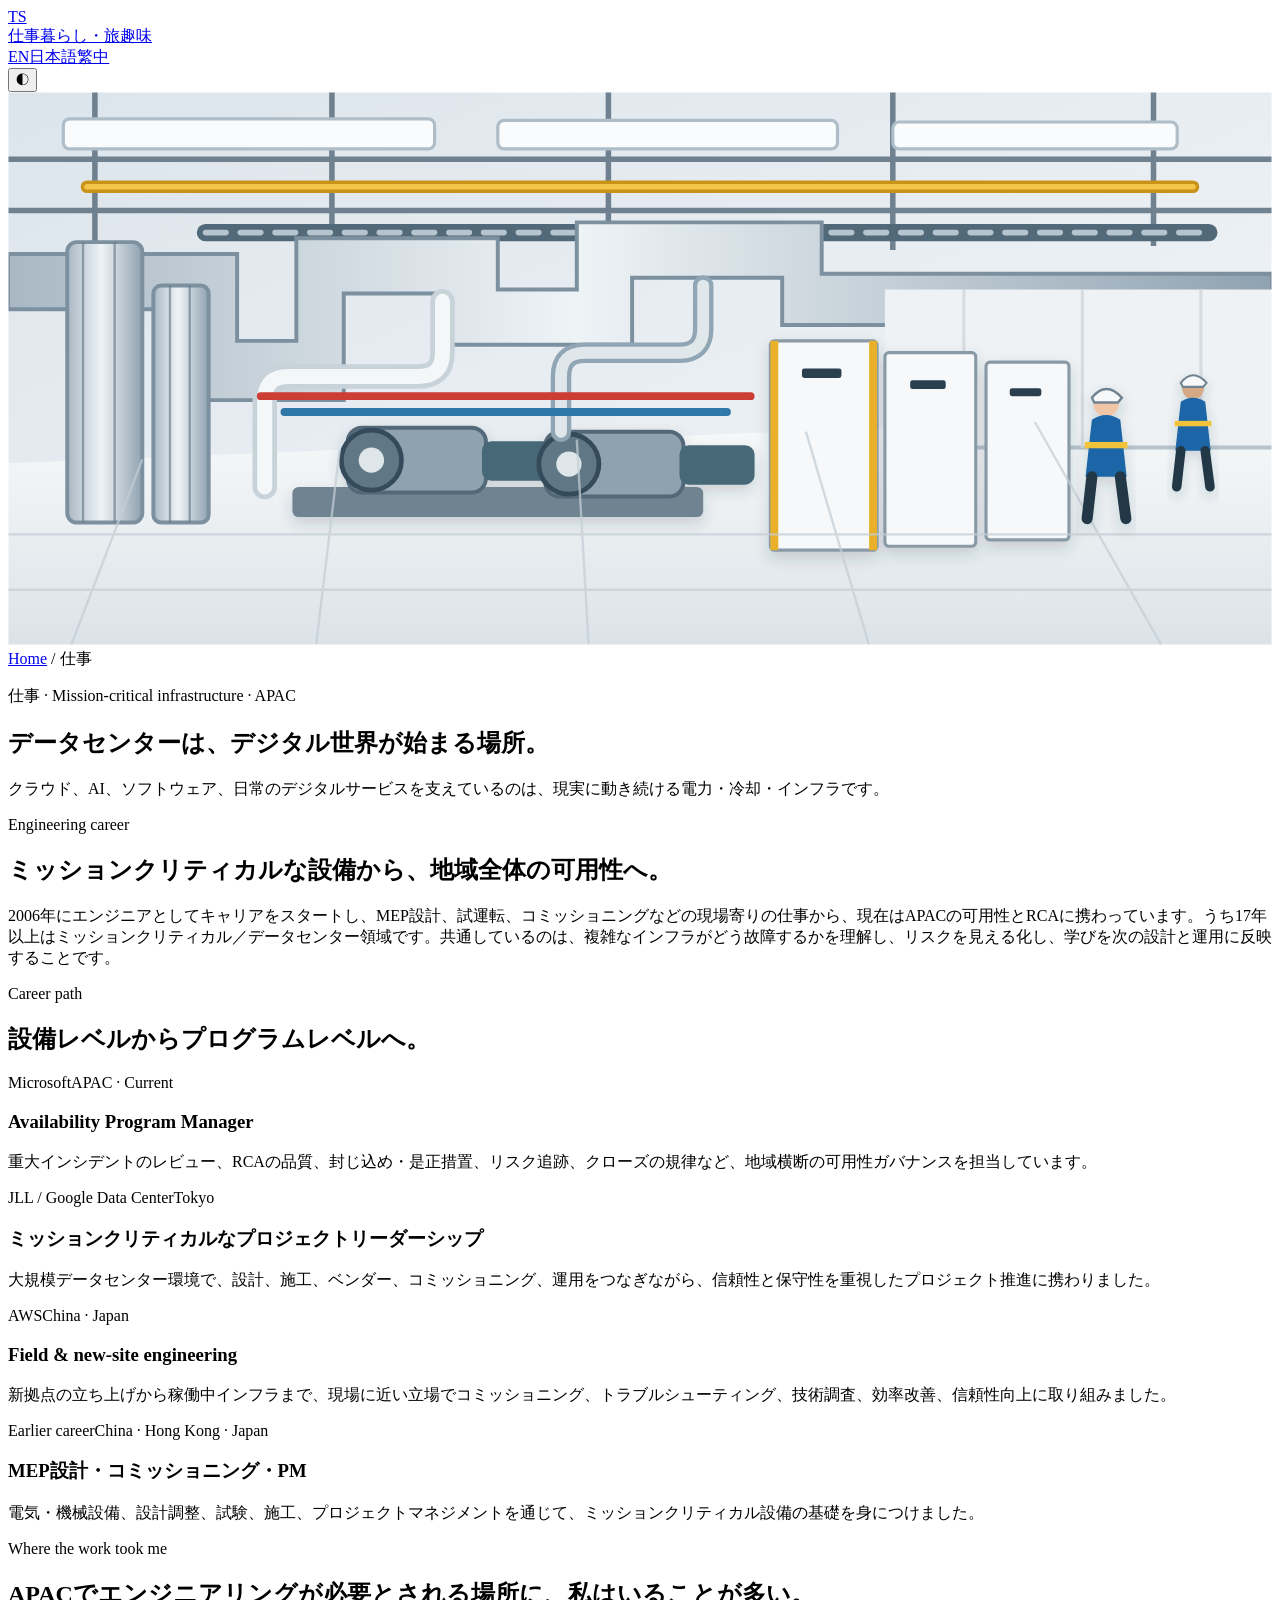
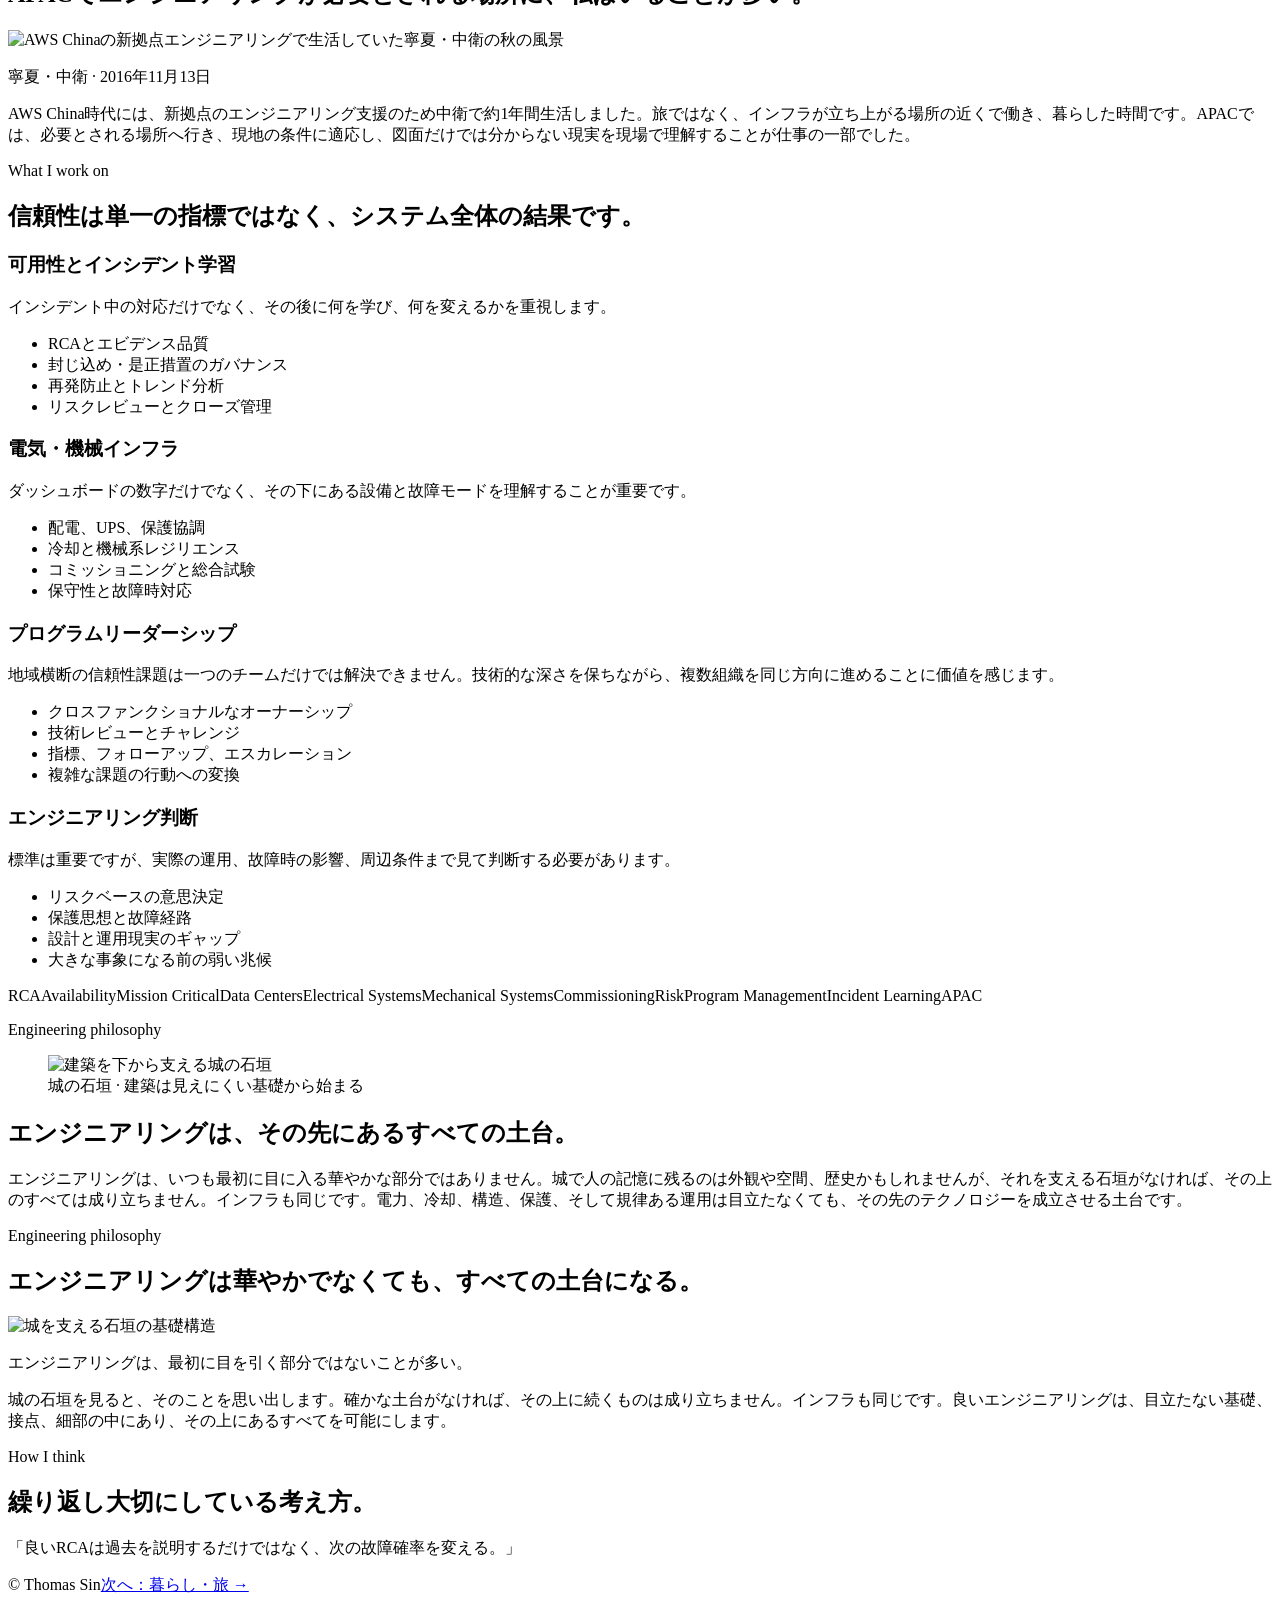
==== ja/work.html @ 5a242810 "Make Work hero reliable with vector artwork" ====
<!doctype html><html lang="ja"><head><meta charset="utf-8"><meta name="viewport" content="width=device-width,initial-scale=1"><meta name="description" content="Thomas Sin — APACの可用性、RCA、データセンター、エンジニアリングリーダーシップ。"><title>仕事 | Thomas Sin</title><link rel="stylesheet" href="../styles.css"></head><body>
<header><a class="brand" href="./">TS</a><nav><a href="work.html">仕事</a><a href="life.html">暮らし・旅</a><a href="interests.html">趣味</a></nav><div class="header-actions"><div class="languages"><a href="../work.html">EN</a><a class="active" href="work.html">日本語</a><a href="../zh/work.html">繁中</a></div><button id="theme">◐</button></div></header>
<main><section class="work-hero"><div class="work-hero-inner"><img src="../assets/work-dc-hero.svg?v=20260928-svg1" alt="データセンターの機械・設備インフラを表現したイラスト" loading="eager"><div class="work-hero-copy"><div class="breadcrumbs"><a href="./">Home</a> / 仕事</div><p class="soul-kicker">仕事 · Mission-critical infrastructure · APAC</p><h1>データセンターは、デジタル世界が始まる場所。</h1><p>クラウド、AI、ソフトウェア、日常のデジタルサービスを支えているのは、現実に動き続ける電力・冷却・インフラです。</p></div></div></section><section class="page-section work-overview"><p class="kicker">Engineering career</p><h2>ミッションクリティカルな設備から、地域全体の可用性へ。</h2><p class="page-lead">2006年にエンジニアとしてキャリアをスタートし、MEP設計、試運転、コミッショニングなどの現場寄りの仕事から、現在はAPACの可用性とRCAに携わっています。うち17年以上はミッションクリティカル／データセンター領域です。共通しているのは、複雑なインフラがどう故障するかを理解し、リスクを見える化し、学びを次の設計と運用に反映することです。</p></section>
<section class="page-section"><p class="kicker">Career path</p><h2>設備レベルからプログラムレベルへ。</h2><div class="timeline">
<article><div class="meta"><span>Microsoft</span><span>APAC · Current</span></div><h3>Availability Program Manager</h3><p>重大インシデントのレビュー、RCAの品質、封じ込め・是正措置、リスク追跡、クローズの規律など、地域横断の可用性ガバナンスを担当しています。</p></article>
<article><div class="meta"><span>JLL / Google Data Center</span><span>Tokyo</span></div><h3>ミッションクリティカルなプロジェクトリーダーシップ</h3><p>大規模データセンター環境で、設計、施工、ベンダー、コミッショニング、運用をつなぎながら、信頼性と保守性を重視したプロジェクト推進に携わりました。</p></article>
<article><div class="meta"><span>AWS</span><span>China · Japan</span></div><h3>Field & new-site engineering</h3><p>新拠点の立ち上げから稼働中インフラまで、現場に近い立場でコミッショニング、トラブルシューティング、技術調査、効率改善、信頼性向上に取り組みました。</p></article>
<article><div class="meta"><span>Earlier career</span><span>China · Hong Kong · Japan</span></div><h3>MEP設計・コミッショニング・PM</h3><p>電気・機械設備、設計調整、試験、施工、プロジェクトマネジメントを通じて、ミッションクリティカル設備の基礎を身につけました。</p></article>
</div></section>
<section class="page-section field-story-section"><p class="kicker">Where the work took me</p><h2>APACでエンジニアリングが必要とされる場所に、私はいることが多い。</h2><div class="field-story"><img src="../assets/zhongwei-aws-2016-11-13.webp?v=20260926-3" alt="AWS Chinaの新拠点エンジニアリングで生活していた寧夏・中衛の秋の風景" loading="lazy"><div class="field-story-copy"><p class="field-story-meta">寧夏・中衛 · 2016年11月13日</p><p>AWS China時代には、新拠点のエンジニアリング支援のため中衛で約1年間生活しました。旅ではなく、インフラが立ち上がる場所の近くで働き、暮らした時間です。APACでは、必要とされる場所へ行き、現地の条件に適応し、図面だけでは分からない現実を現場で理解することが仕事の一部でした。</p></div></div></section>
<section class="page-section"><p class="kicker">What I work on</p><h2>信頼性は単一の指標ではなく、システム全体の結果です。</h2><div class="detail-grid">
<article class="detail-card"><h3>可用性とインシデント学習</h3><p>インシデント中の対応だけでなく、その後に何を学び、何を変えるかを重視します。</p><ul><li>RCAとエビデンス品質</li><li>封じ込め・是正措置のガバナンス</li><li>再発防止とトレンド分析</li><li>リスクレビューとクローズ管理</li></ul></article>
<article class="detail-card"><h3>電気・機械インフラ</h3><p>ダッシュボードの数字だけでなく、その下にある設備と故障モードを理解することが重要です。</p><ul><li>配電、UPS、保護協調</li><li>冷却と機械系レジリエンス</li><li>コミッショニングと総合試験</li><li>保守性と故障時対応</li></ul></article>
<article class="detail-card"><h3>プログラムリーダーシップ</h3><p>地域横断の信頼性課題は一つのチームだけでは解決できません。技術的な深さを保ちながら、複数組織を同じ方向に進めることに価値を感じます。</p><ul><li>クロスファンクショナルなオーナーシップ</li><li>技術レビューとチャレンジ</li><li>指標、フォローアップ、エスカレーション</li><li>複雑な課題の行動への変換</li></ul></article>
<article class="detail-card"><h3>エンジニアリング判断</h3><p>標準は重要ですが、実際の運用、故障時の影響、周辺条件まで見て判断する必要があります。</p><ul><li>リスクベースの意思決定</li><li>保護思想と故障経路</li><li>設計と運用現実のギャップ</li><li>大きな事象になる前の弱い兆候</li></ul></article>
</div><div class="skill-cloud"><span>RCA</span><span>Availability</span><span>Mission Critical</span><span>Data Centers</span><span>Electrical Systems</span><span>Mechanical Systems</span><span>Commissioning</span><span>Risk</span><span>Program Management</span><span>Incident Learning</span><span>APAC</span></div></section>
<section class="page-section foundation-section"><p class="kicker">Engineering philosophy</p><div class="foundation-story"><figure><img src="../assets/engineering-foundation-stonework.jpg?v=20260926" alt="建築を下から支える城の石垣" loading="lazy"><figcaption>城の石垣 · 建築は見えにくい基礎から始まる</figcaption></figure><div class="foundation-copy"><h2>エンジニアリングは、その先にあるすべての土台。</h2><p>エンジニアリングは、いつも最初に目に入る華やかな部分ではありません。城で人の記憶に残るのは外観や空間、歴史かもしれませんが、それを支える石垣がなければ、その上のすべては成り立ちません。インフラも同じです。電力、冷却、構造、保護、そして規律ある運用は目立たなくても、その先のテクノロジーを成立させる土台です。</p></div></div></section><section class="page-section foundation-section"><p class="kicker">Engineering philosophy</p><h2>エンジニアリングは華やかでなくても、すべての土台になる。</h2><div class="foundation-story"><img src="../assets/castle-foundation-engineering.webp?v=20260926" alt="城を支える石垣の基礎構造" loading="lazy"><div class="foundation-copy"><p class="foundation-lead">エンジニアリングは、最初に目を引く部分ではないことが多い。</p><p>城の石垣を見ると、そのことを思い出します。確かな土台がなければ、その上に続くものは成り立ちません。インフラも同じです。良いエンジニアリングは、目立たない基礎、接点、細部の中にあり、その上にあるすべてを可能にします。</p></div></div></section><section class="page-section"><p class="kicker">How I think</p><h2>繰り返し大切にしている考え方。</h2><p class="quote">「良いRCAは過去を説明するだけではなく、次の故障確率を変える。」</p></section>
</main><footer><span>© <span id="year"></span> Thomas Sin</span><a href="life.html">次へ：暮らし・旅 →</a></footer><script src="../script.js"></script></body></html>
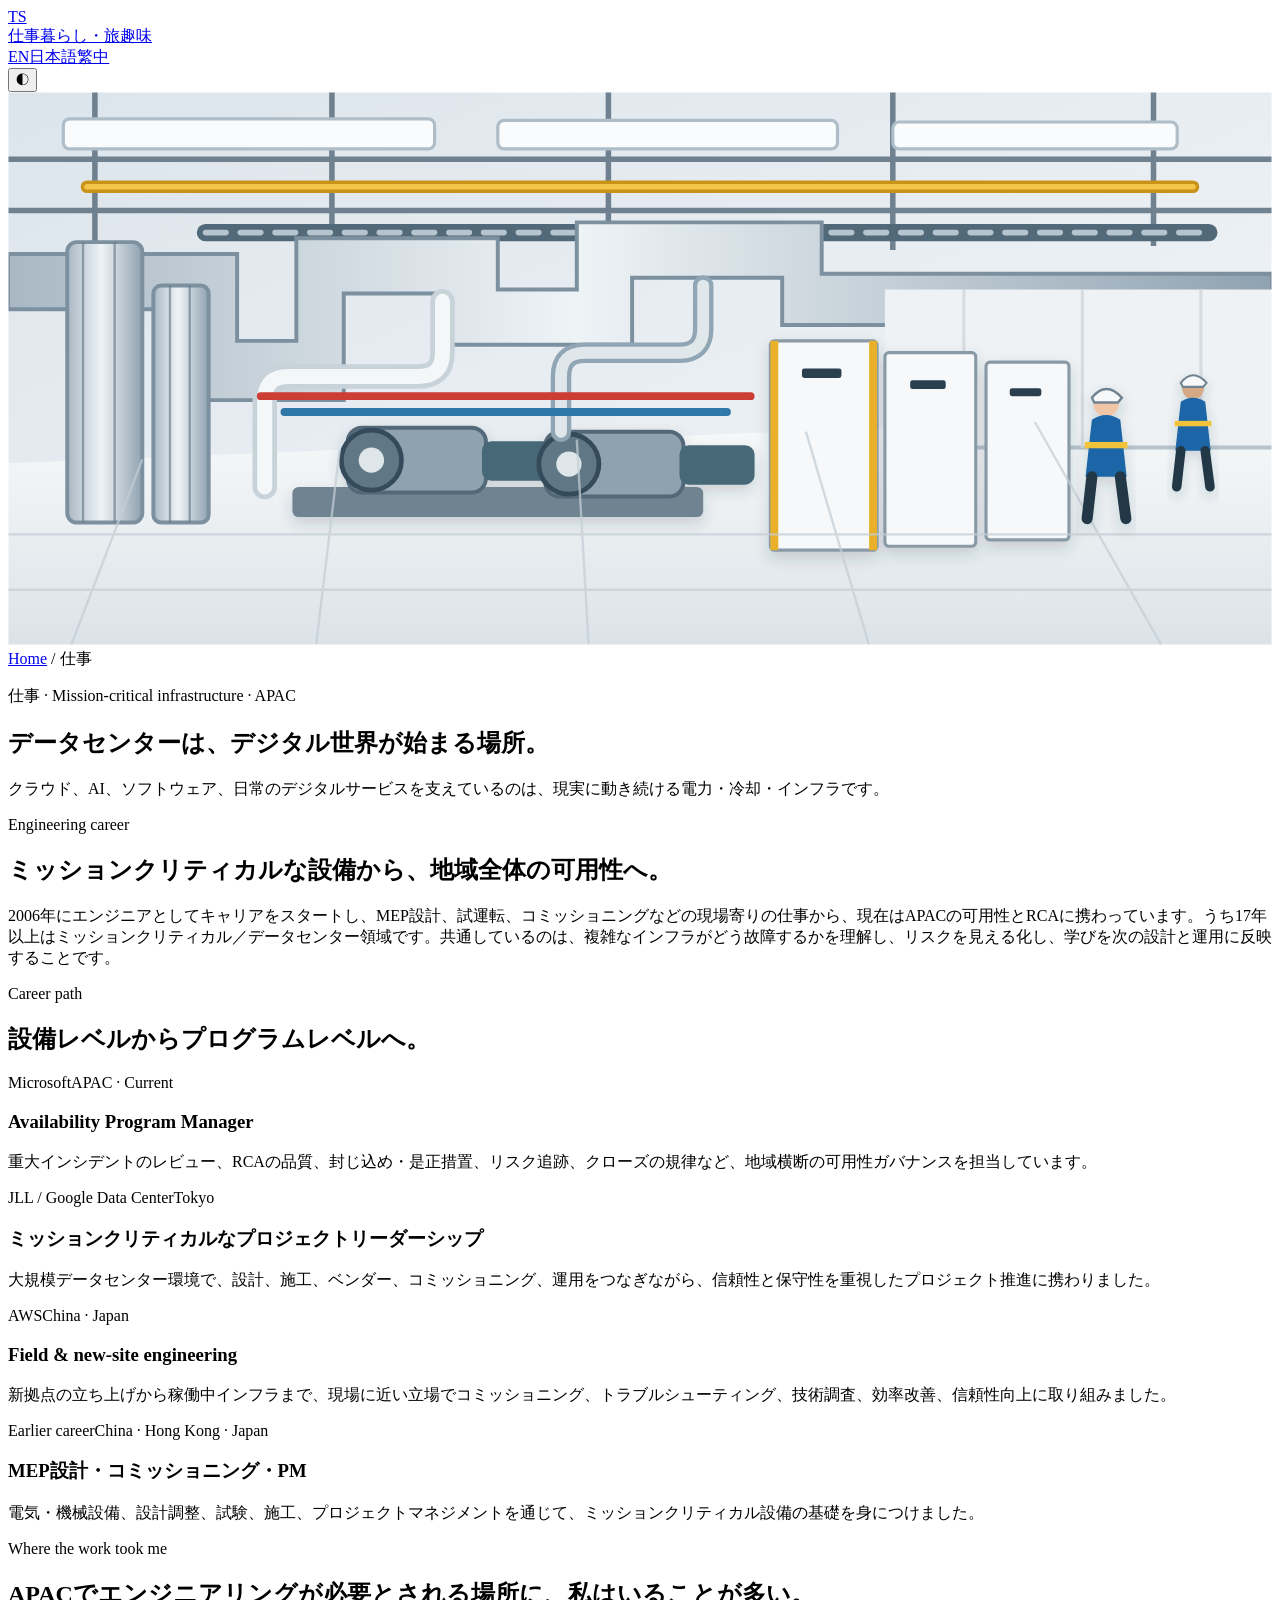
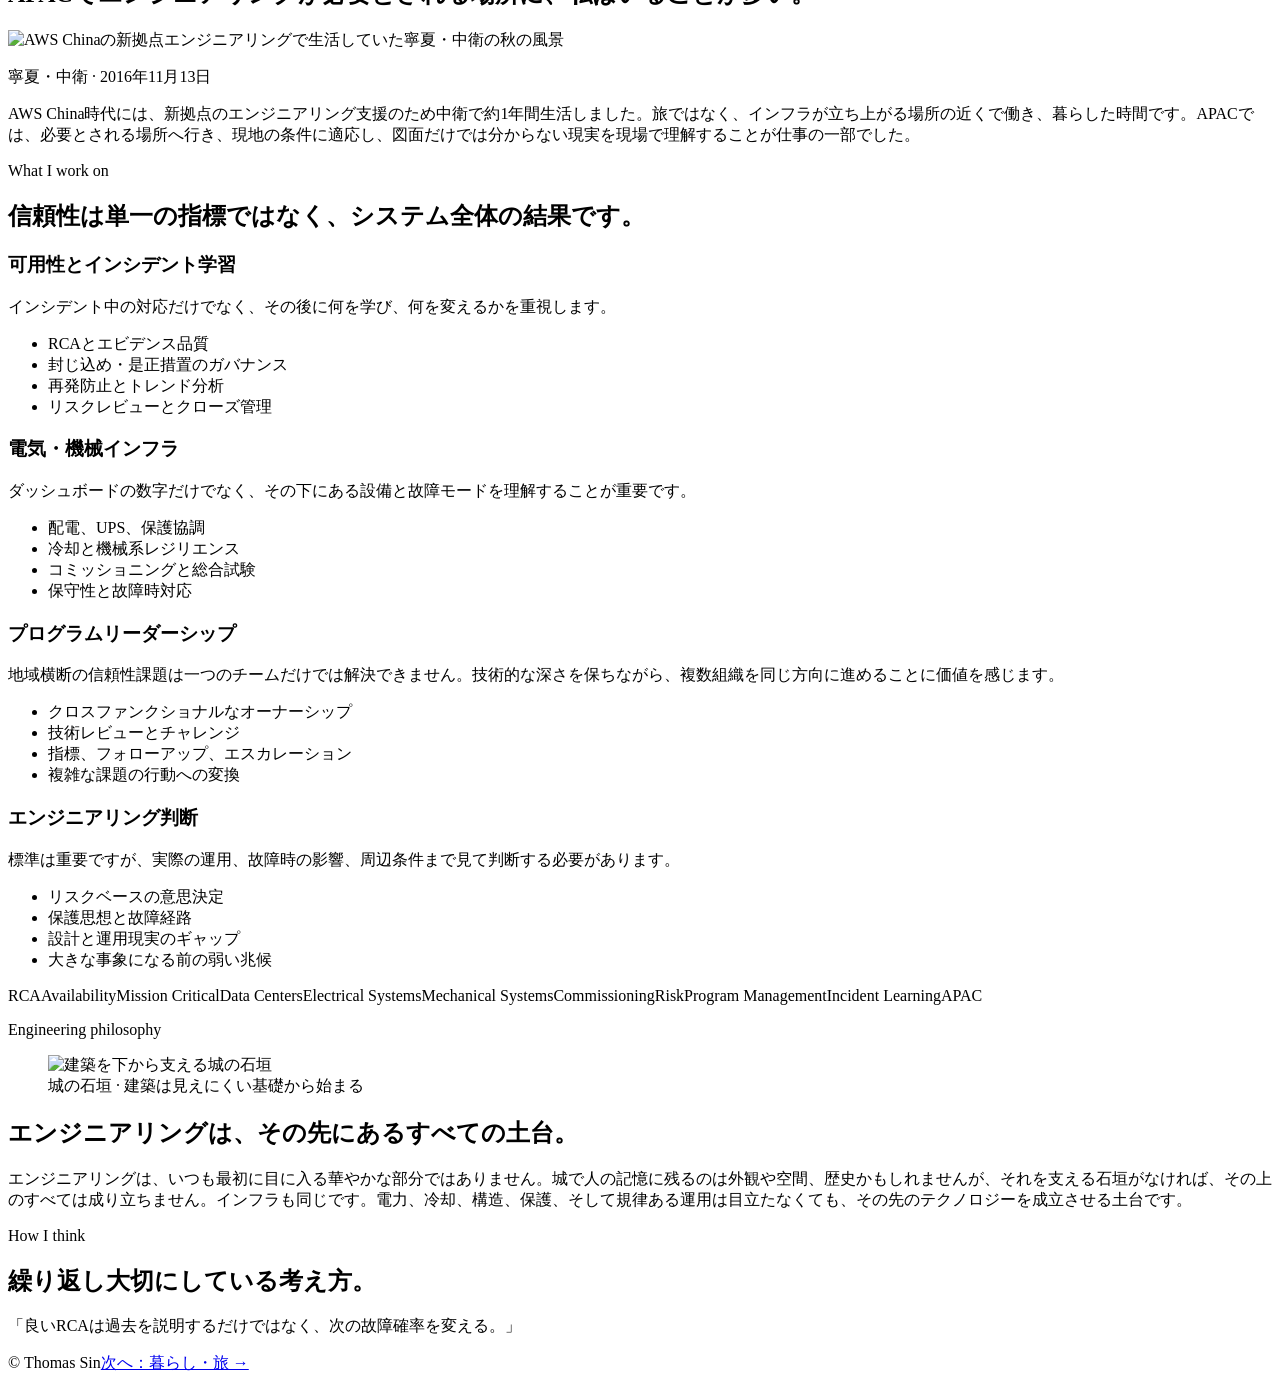
==== commit 8e855967: "Fix castle foundation image on ja/work.html" ====
--- a/ja/work.html
+++ b/ja/work.html
@@ -14,5 +14,5 @@
 <article class="detail-card"><h3>プログラムリーダーシップ</h3><p>地域横断の信頼性課題は一つのチームだけでは解決できません。技術的な深さを保ちながら、複数組織を同じ方向に進めることに価値を感じます。</p><ul><li>クロスファンクショナルなオーナーシップ</li><li>技術レビューとチャレンジ</li><li>指標、フォローアップ、エスカレーション</li><li>複雑な課題の行動への変換</li></ul></article>
 <article class="detail-card"><h3>エンジニアリング判断</h3><p>標準は重要ですが、実際の運用、故障時の影響、周辺条件まで見て判断する必要があります。</p><ul><li>リスクベースの意思決定</li><li>保護思想と故障経路</li><li>設計と運用現実のギャップ</li><li>大きな事象になる前の弱い兆候</li></ul></article>
 </div><div class="skill-cloud"><span>RCA</span><span>Availability</span><span>Mission Critical</span><span>Data Centers</span><span>Electrical Systems</span><span>Mechanical Systems</span><span>Commissioning</span><span>Risk</span><span>Program Management</span><span>Incident Learning</span><span>APAC</span></div></section>
-<section class="page-section foundation-section"><p class="kicker">Engineering philosophy</p><div class="foundation-story"><figure><img src="../assets/engineering-foundation-stonework.jpg?v=20260926" alt="建築を下から支える城の石垣" loading="lazy"><figcaption>城の石垣 · 建築は見えにくい基礎から始まる</figcaption></figure><div class="foundation-copy"><h2>エンジニアリングは、その先にあるすべての土台。</h2><p>エンジニアリングは、いつも最初に目に入る華やかな部分ではありません。城で人の記憶に残るのは外観や空間、歴史かもしれませんが、それを支える石垣がなければ、その上のすべては成り立ちません。インフラも同じです。電力、冷却、構造、保護、そして規律ある運用は目立たなくても、その先のテクノロジーを成立させる土台です。</p></div></div></section><section class="page-section foundation-section"><p class="kicker">Engineering philosophy</p><h2>エンジニアリングは華やかでなくても、すべての土台になる。</h2><div class="foundation-story"><img src="../assets/castle-foundation-engineering.webp?v=20260926" alt="城を支える石垣の基礎構造" loading="lazy"><div class="foundation-copy"><p class="foundation-lead">エンジニアリングは、最初に目を引く部分ではないことが多い。</p><p>城の石垣を見ると、そのことを思い出します。確かな土台がなければ、その上に続くものは成り立ちません。インフラも同じです。良いエンジニアリングは、目立たない基礎、接点、細部の中にあり、その上にあるすべてを可能にします。</p></div></div></section><section class="page-section"><p class="kicker">How I think</p><h2>繰り返し大切にしている考え方。</h2><p class="quote">「良いRCAは過去を説明するだけではなく、次の故障確率を変える。」</p></section>
+<section class="page-section foundation-section"><p class="kicker">Engineering philosophy</p><div class="foundation-story"><figure><img src="../assets/castle-foundation-engineering.webp?v=20260928-foundation1" alt="建築を下から支える城の石垣" loading="lazy"><figcaption>城の石垣 · 建築は見えにくい基礎から始まる</figcaption></figure><div class="foundation-copy"><h2>エンジニアリングは、その先にあるすべての土台。</h2><p>エンジニアリングは、いつも最初に目に入る華やかな部分ではありません。城で人の記憶に残るのは外観や空間、歴史かもしれませんが、それを支える石垣がなければ、その上のすべては成り立ちません。インフラも同じです。電力、冷却、構造、保護、そして規律ある運用は目立たなくても、その先のテクノロジーを成立させる土台です。</p></div></div></section><section class="page-section"><p class="kicker">How I think</p><h2>繰り返し大切にしている考え方。</h2><p class="quote">「良いRCAは過去を説明するだけではなく、次の故障確率を変える。」</p></section>
 </main><footer><span>© <span id="year"></span> Thomas Sin</span><a href="life.html">次へ：暮らし・旅 →</a></footer><script src="../script.js"></script></body></html>
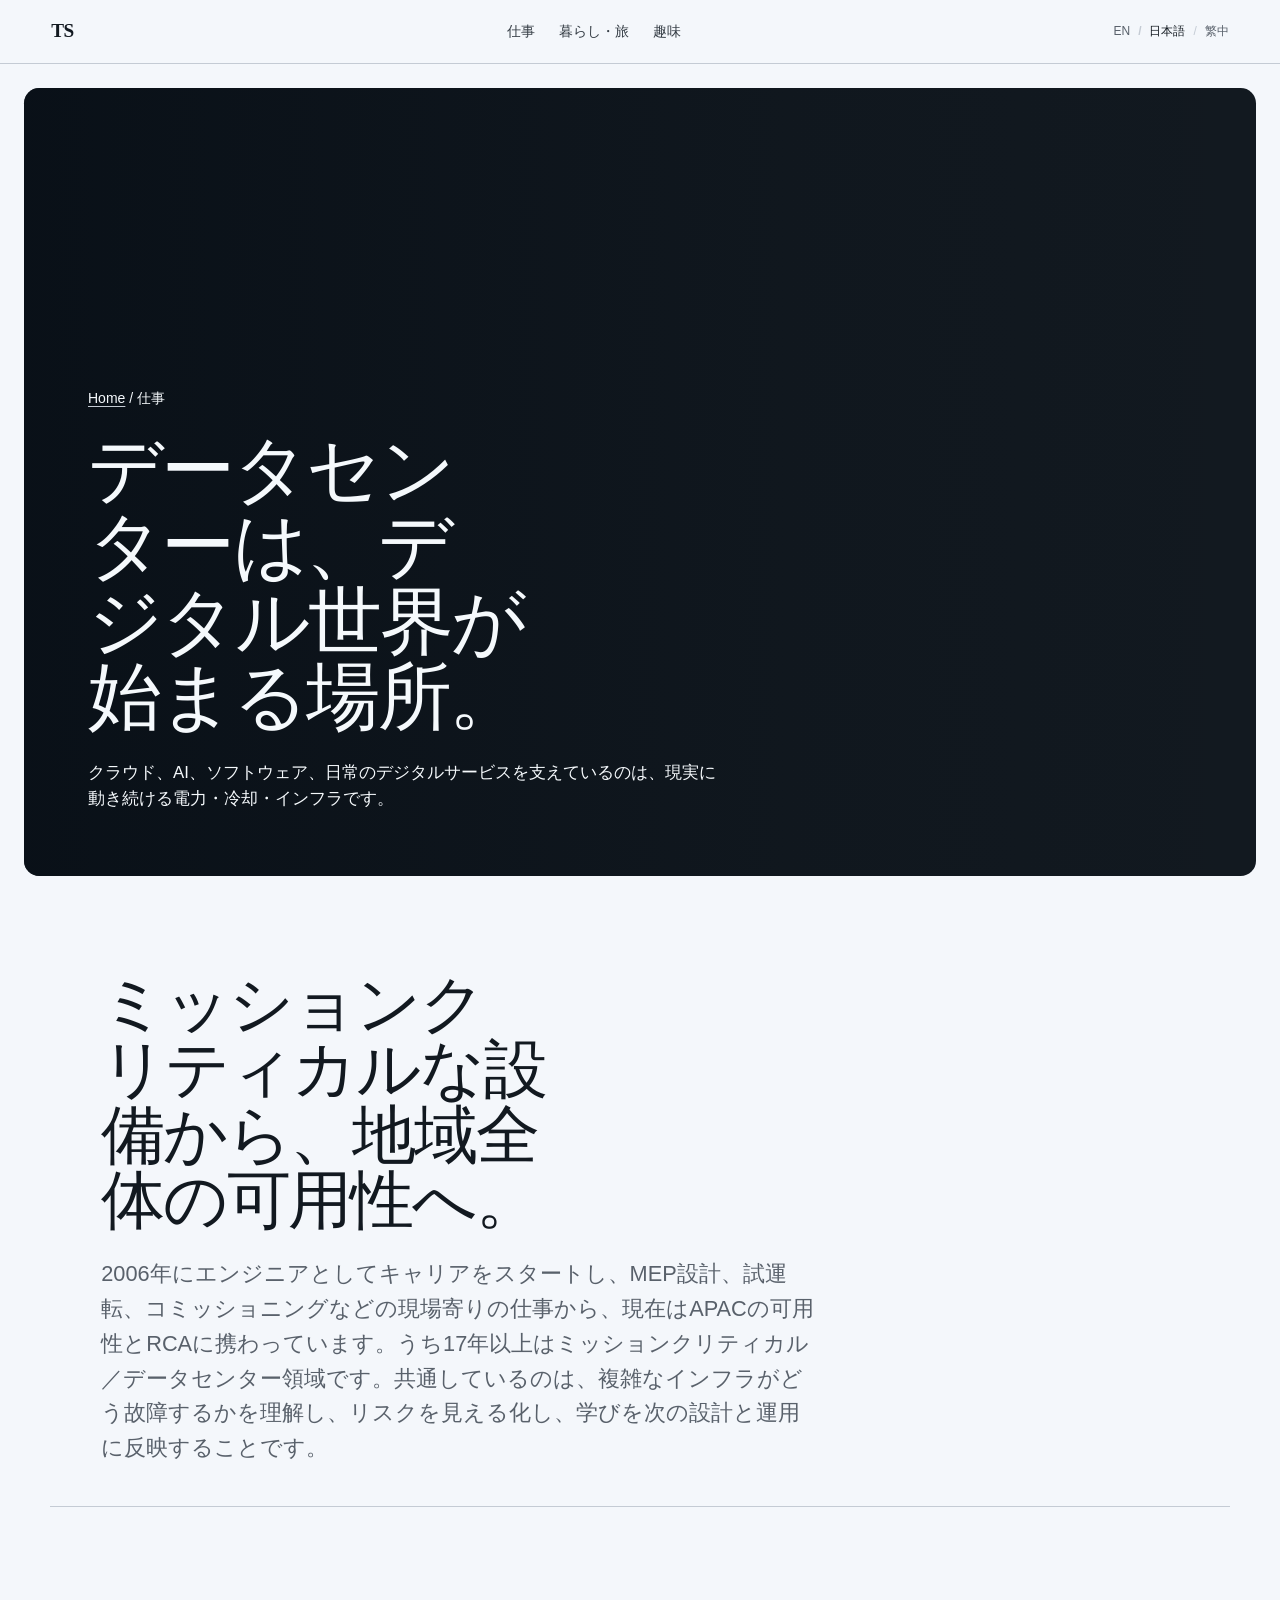
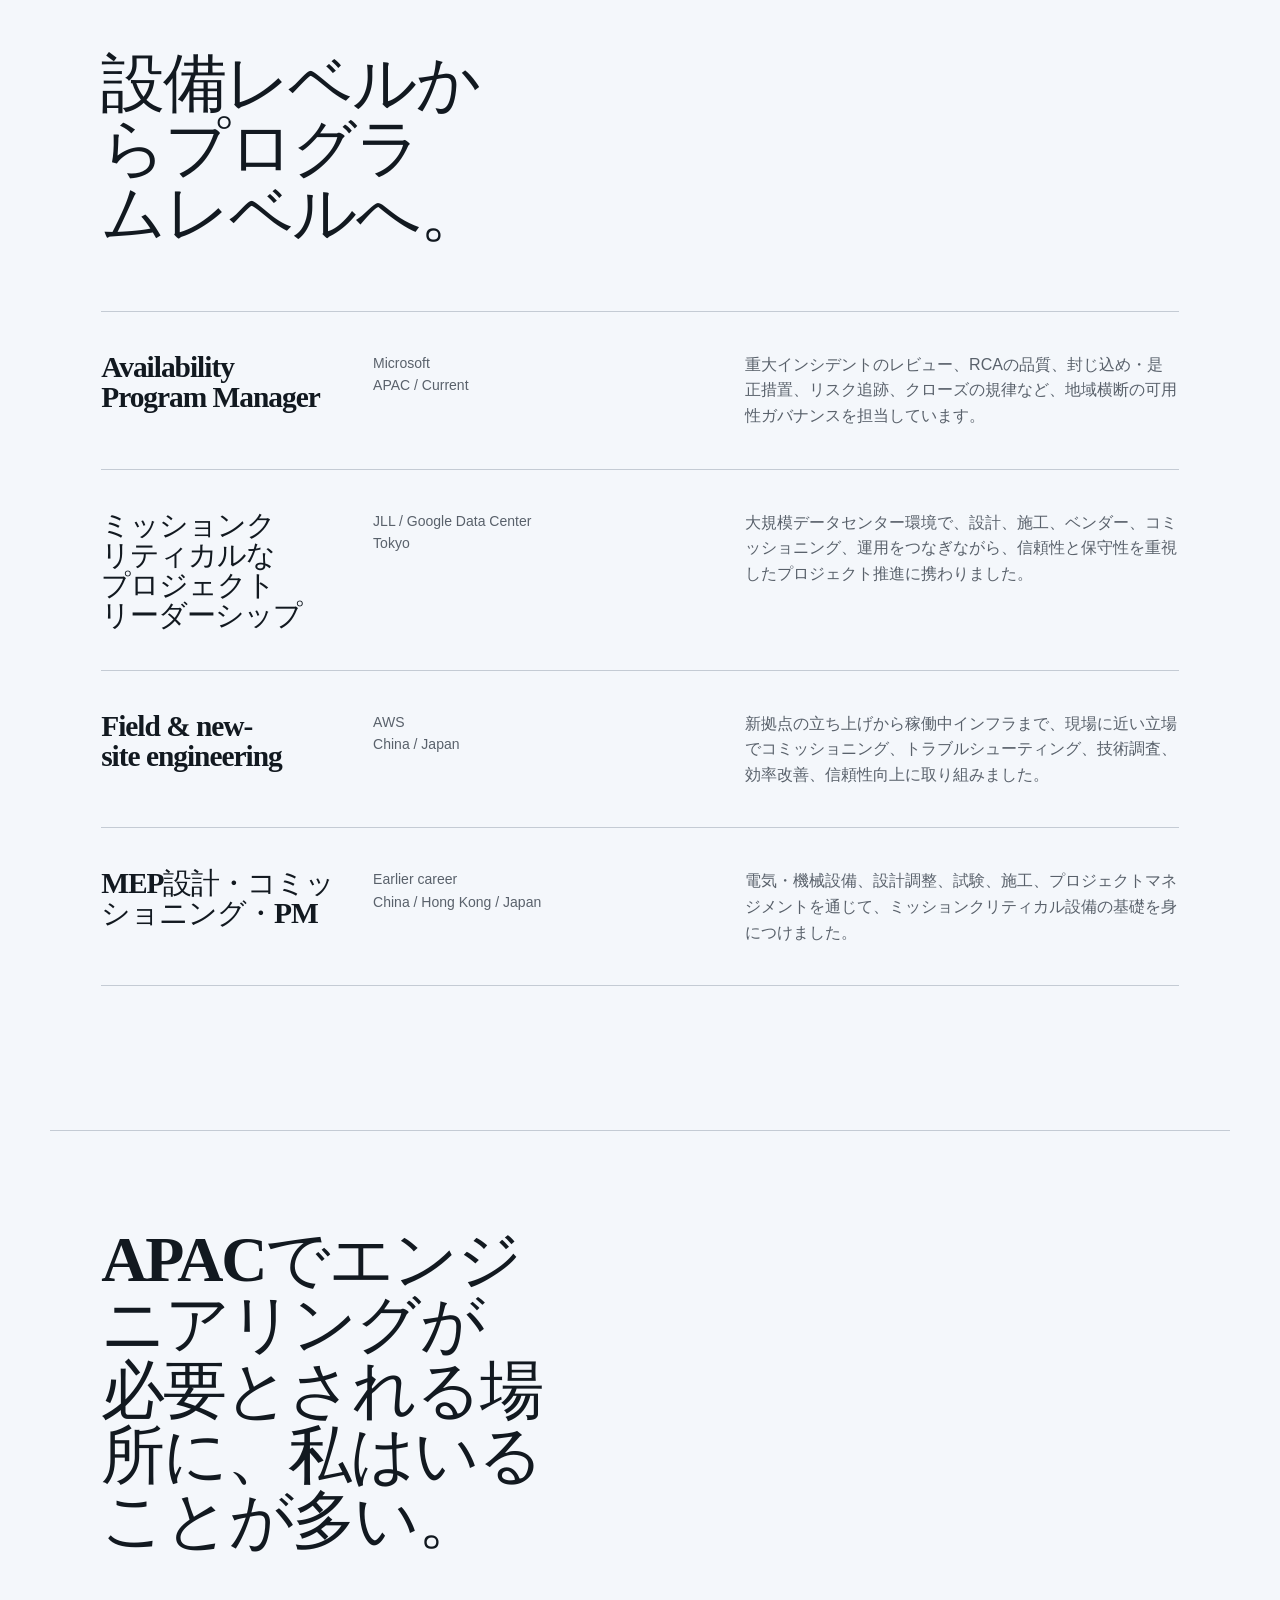
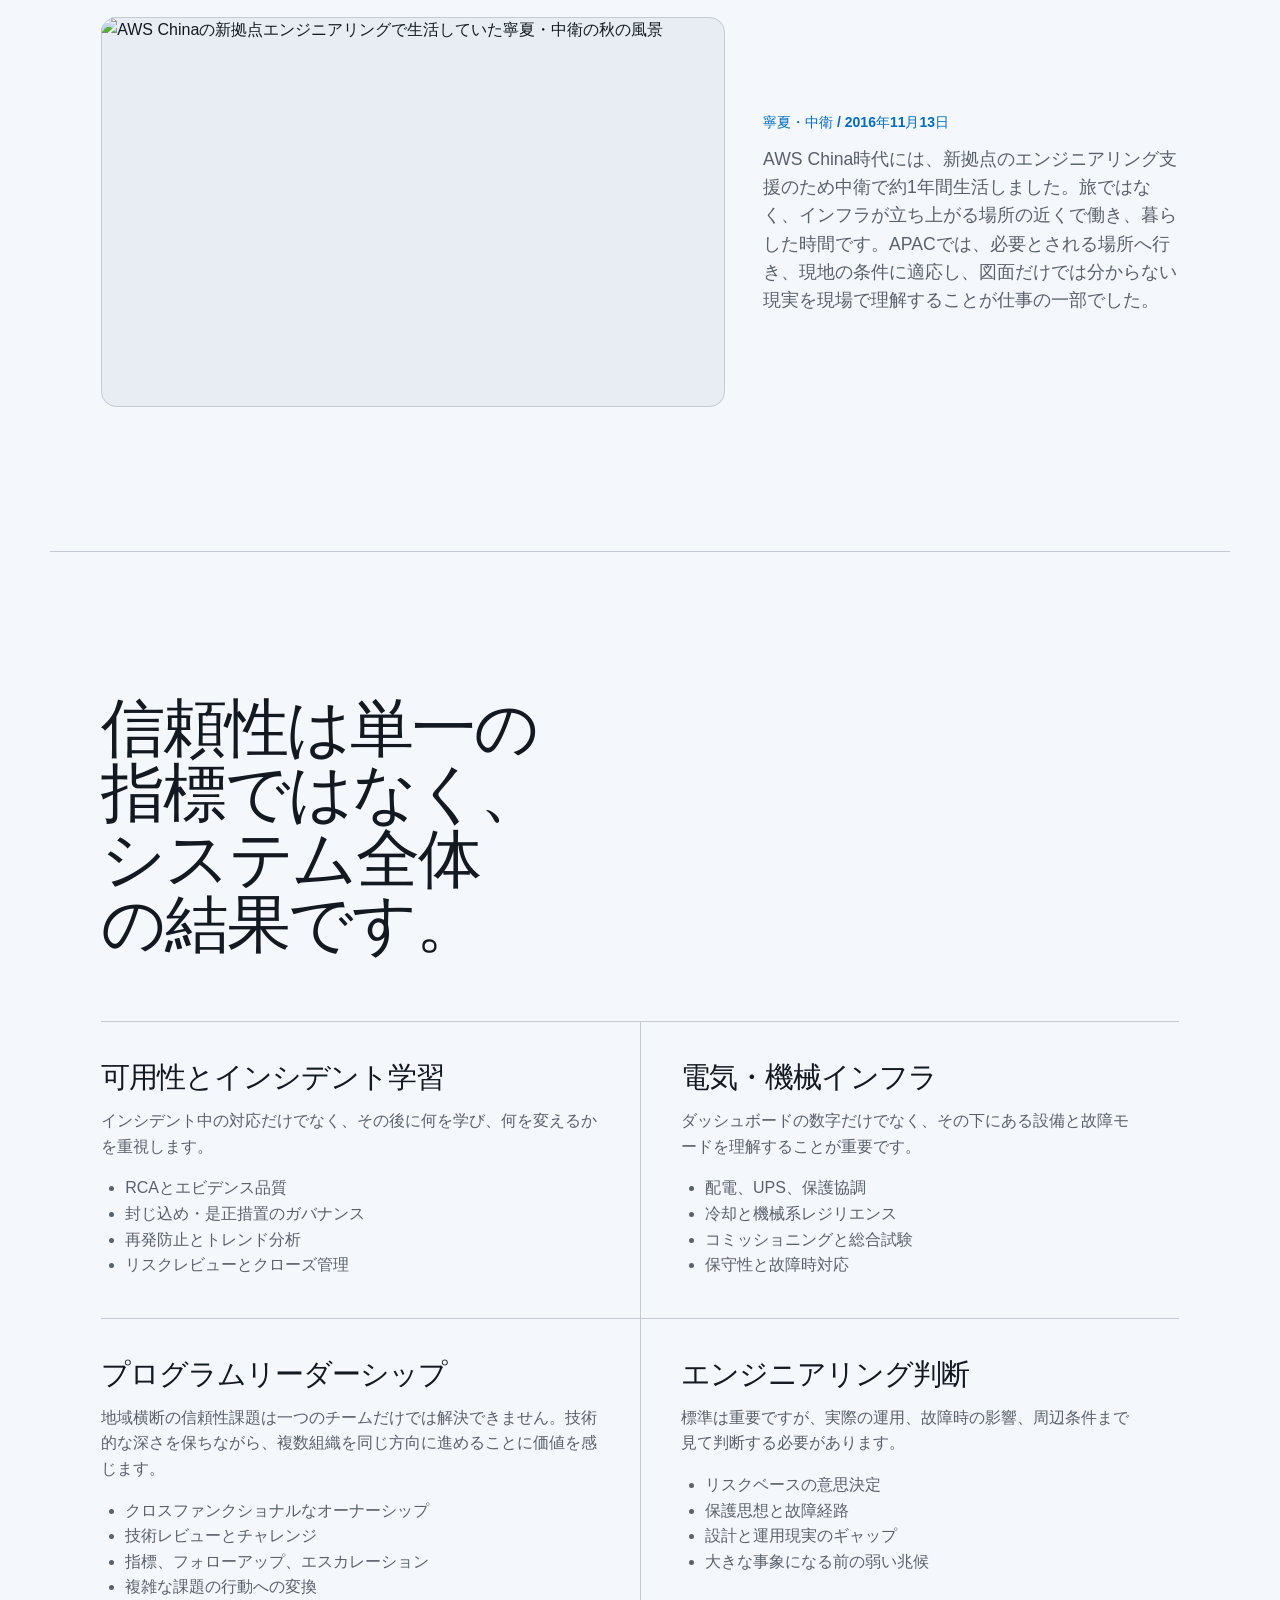
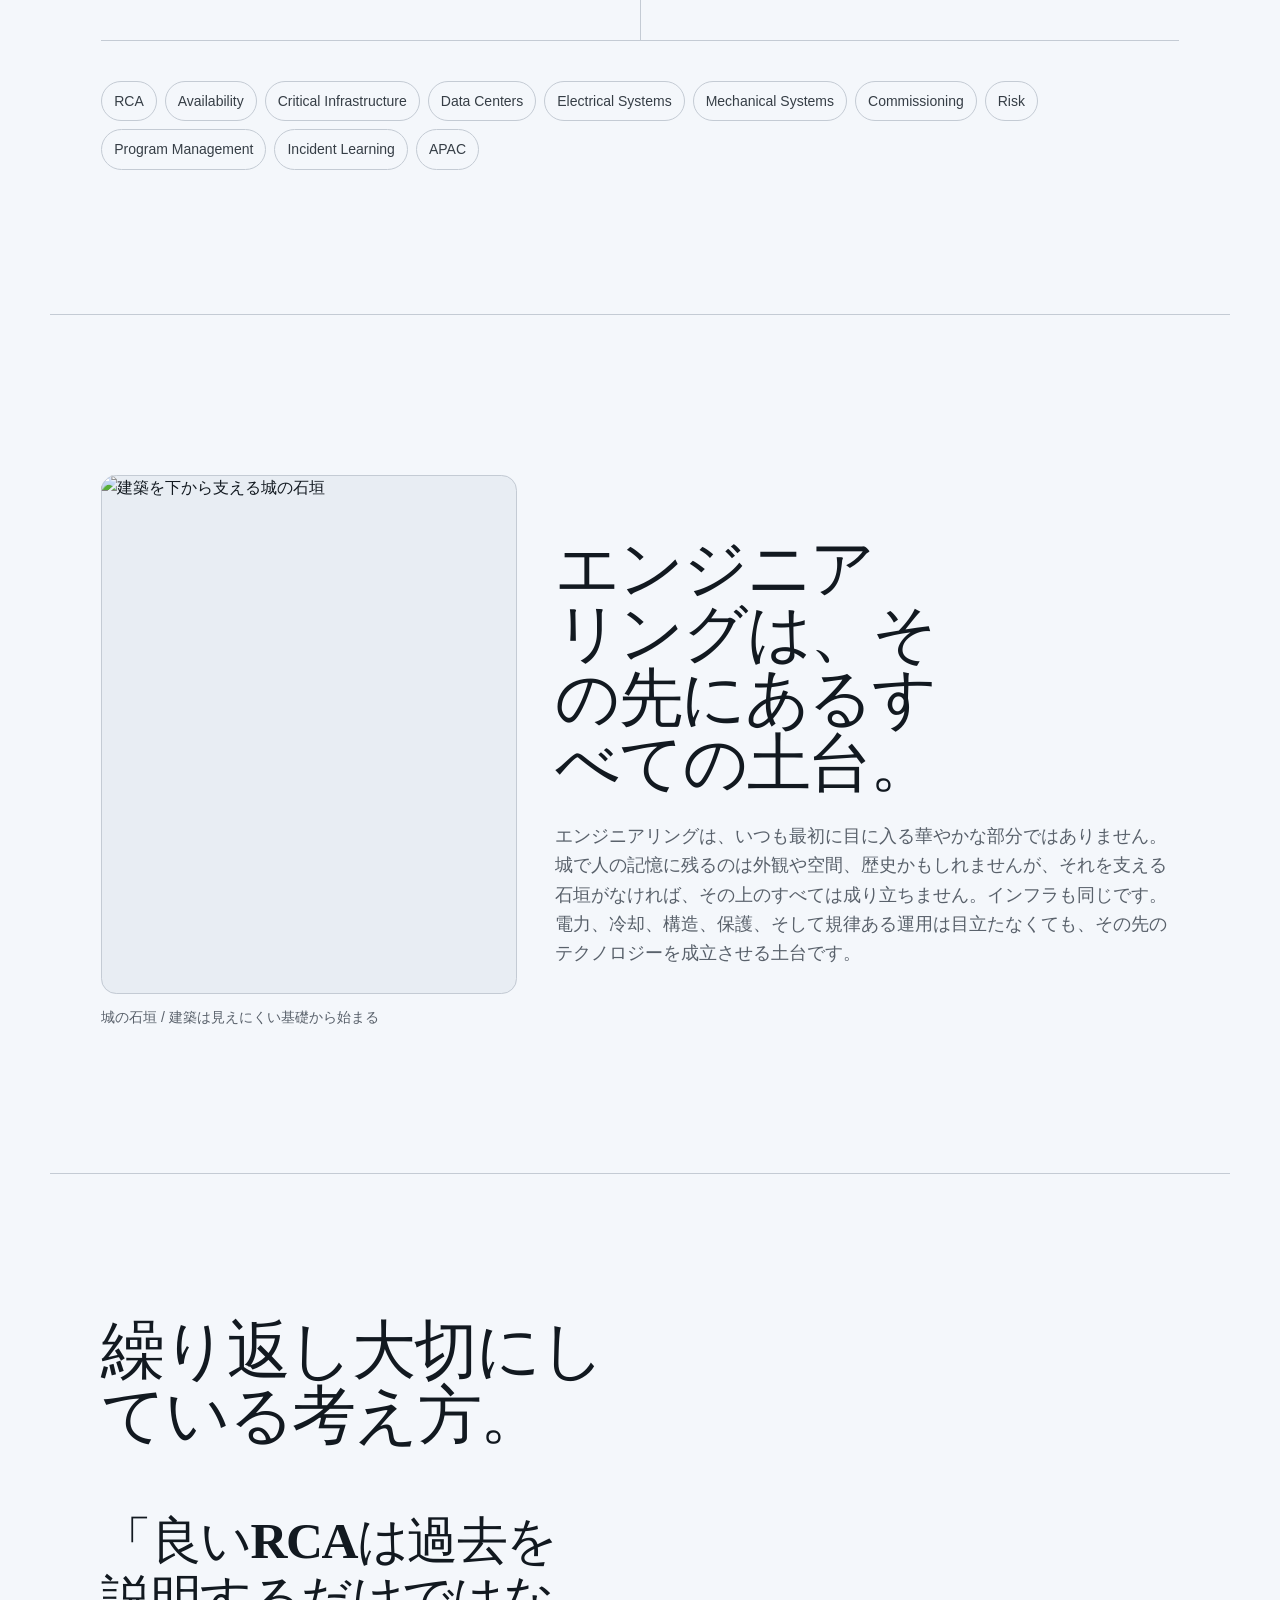
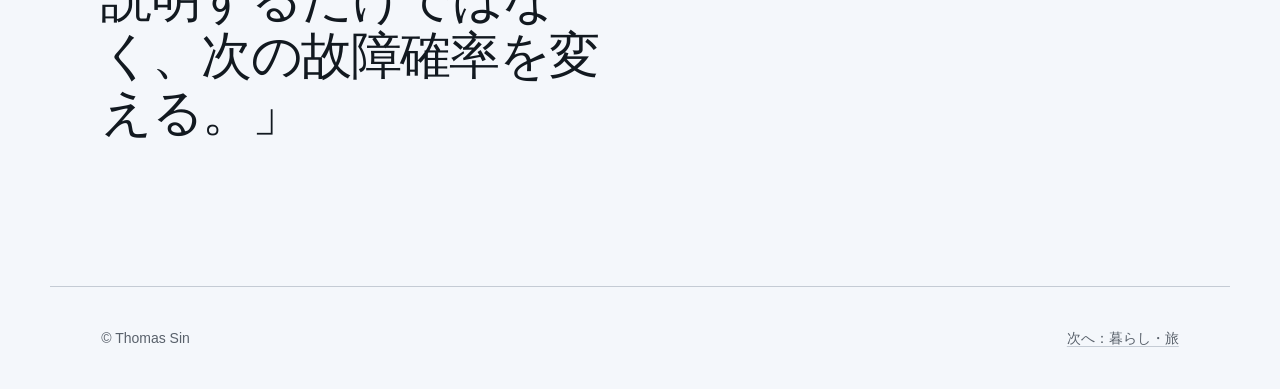
==== commit dfad8ad3: "Polish multilingual site and work hero Replace the illustrated work banner with a responsive license" ====
--- a/ja/work.html
+++ b/ja/work.html
@@ -1,18 +1,18 @@
-<!doctype html><html lang="ja"><head><meta charset="utf-8"><meta name="viewport" content="width=device-width,initial-scale=1"><meta name="description" content="Thomas Sin — APACの可用性、RCA、データセンター、エンジニアリングリーダーシップ。"><title>仕事 | Thomas Sin</title><link rel="stylesheet" href="../styles.css"></head><body>
-<header><a class="brand" href="./">TS</a><nav><a href="work.html">仕事</a><a href="life.html">暮らし・旅</a><a href="interests.html">趣味</a></nav><div class="header-actions"><div class="languages"><a href="../work.html">EN</a><a class="active" href="work.html">日本語</a><a href="../zh/work.html">繁中</a></div><button id="theme">◐</button></div></header>
-<main><section class="work-hero"><div class="work-hero-inner"><img src="../assets/work-dc-hero.svg?v=20260928-svg1" alt="データセンターの機械・設備インフラを表現したイラスト" loading="eager"><div class="work-hero-copy"><div class="breadcrumbs"><a href="./">Home</a> / 仕事</div><p class="soul-kicker">仕事 · Mission-critical infrastructure · APAC</p><h1>データセンターは、デジタル世界が始まる場所。</h1><p>クラウド、AI、ソフトウェア、日常のデジタルサービスを支えているのは、現実に動き続ける電力・冷却・インフラです。</p></div></div></section><section class="page-section work-overview"><p class="kicker">Engineering career</p><h2>ミッションクリティカルな設備から、地域全体の可用性へ。</h2><p class="page-lead">2006年にエンジニアとしてキャリアをスタートし、MEP設計、試運転、コミッショニングなどの現場寄りの仕事から、現在はAPACの可用性とRCAに携わっています。うち17年以上はミッションクリティカル／データセンター領域です。共通しているのは、複雑なインフラがどう故障するかを理解し、リスクを見える化し、学びを次の設計と運用に反映することです。</p></section>
-<section class="page-section"><p class="kicker">Career path</p><h2>設備レベルからプログラムレベルへ。</h2><div class="timeline">
-<article><div class="meta"><span>Microsoft</span><span>APAC · Current</span></div><h3>Availability Program Manager</h3><p>重大インシデントのレビュー、RCAの品質、封じ込め・是正措置、リスク追跡、クローズの規律など、地域横断の可用性ガバナンスを担当しています。</p></article>
-<article><div class="meta"><span>JLL / Google Data Center</span><span>Tokyo</span></div><h3>ミッションクリティカルなプロジェクトリーダーシップ</h3><p>大規模データセンター環境で、設計、施工、ベンダー、コミッショニング、運用をつなぎながら、信頼性と保守性を重視したプロジェクト推進に携わりました。</p></article>
-<article><div class="meta"><span>AWS</span><span>China · Japan</span></div><h3>Field & new-site engineering</h3><p>新拠点の立ち上げから稼働中インフラまで、現場に近い立場でコミッショニング、トラブルシューティング、技術調査、効率改善、信頼性向上に取り組みました。</p></article>
-<article><div class="meta"><span>Earlier career</span><span>China · Hong Kong · Japan</span></div><h3>MEP設計・コミッショニング・PM</h3><p>電気・機械設備、設計調整、試験、施工、プロジェクトマネジメントを通じて、ミッションクリティカル設備の基礎を身につけました。</p></article>
+<!doctype html><html lang="ja"><head><meta charset="utf-8"><meta name="viewport" content="width=device-width,initial-scale=1"><meta name="description" content="Thomas Sin, APACの可用性、RCA、データセンター、エンジニアリングリーダーシップ。"><title>仕事 | Thomas Sin</title><link rel="stylesheet" href="../styles.css"></head><body><a class="skip" href="#main">Skip to content</a>
+<header><a class="brand" href="./" aria-label="Thomas Sin home">TS</a><nav><a href="work.html">仕事</a><a href="life.html">暮らし・旅</a><a href="interests.html">趣味</a></nav><div class="header-actions"><div class="languages"><a href="../work.html">EN</a><a class="active" href="work.html">日本語</a><a href="../zh/work.html">繁中</a></div></div></header>
+<main id="main"><section class="work-hero"><div class="work-hero-inner"><img src="../assets/work-dc-hero.webp?v=20260928-photo2" srcset="../assets/work-dc-hero-960.webp?v=20260928-photo2 960w, ../assets/work-dc-hero.webp?v=20260928-photo2 1920w" sizes="(max-width: 780px) calc(100vw - 24px), min(1360px, calc(100vw - 44px))" width="1920" height="1080" alt="Pionenデータセンター内に並ぶ照明されたサーバーラック" loading="eager" fetchpriority="high" decoding="async"><div class="work-hero-copy"><div class="breadcrumbs"><a href="./">Home</a> / 仕事</div><h1>データセンターは、デジタル世界が始まる場所。</h1><p>クラウド、AI、ソフトウェア、日常のデジタルサービスを支えているのは、現実に動き続ける電力・冷却・インフラです。</p></div></div></section><section class="page-section work-overview"><h2>ミッションクリティカルな設備から、地域全体の可用性へ。</h2><p class="page-lead">2006年にエンジニアとしてキャリアをスタートし、MEP設計、試運転、コミッショニングなどの現場寄りの仕事から、現在はAPACの可用性とRCAに携わっています。うち17年以上はミッションクリティカル／データセンター領域です。共通しているのは、複雑なインフラがどう故障するかを理解し、リスクを見える化し、学びを次の設計と運用に反映することです。</p></section>
+<section class="page-section"><h2>設備レベルからプログラムレベルへ。</h2><div class="timeline">
+<article><h3>Availability Program Manager</h3><div class="meta"><span>Microsoft</span><span>APAC / Current</span></div><p>重大インシデントのレビュー、RCAの品質、封じ込め・是正措置、リスク追跡、クローズの規律など、地域横断の可用性ガバナンスを担当しています。</p></article>
+<article><h3>ミッションクリティカルなプロジェクトリーダーシップ</h3><div class="meta"><span>JLL / Google Data Center</span><span>Tokyo</span></div><p>大規模データセンター環境で、設計、施工、ベンダー、コミッショニング、運用をつなぎながら、信頼性と保守性を重視したプロジェクト推進に携わりました。</p></article>
+<article><h3>Field & new-site engineering</h3><div class="meta"><span>AWS</span><span>China / Japan</span></div><p>新拠点の立ち上げから稼働中インフラまで、現場に近い立場でコミッショニング、トラブルシューティング、技術調査、効率改善、信頼性向上に取り組みました。</p></article>
+<article><h3>MEP設計・コミッショニング・PM</h3><div class="meta"><span>Earlier career</span><span>China / Hong Kong / Japan</span></div><p>電気・機械設備、設計調整、試験、施工、プロジェクトマネジメントを通じて、ミッションクリティカル設備の基礎を身につけました。</p></article>
 </div></section>
-<section class="page-section field-story-section"><p class="kicker">Where the work took me</p><h2>APACでエンジニアリングが必要とされる場所に、私はいることが多い。</h2><div class="field-story"><img src="../assets/zhongwei-aws-2016-11-13.webp?v=20260926-3" alt="AWS Chinaの新拠点エンジニアリングで生活していた寧夏・中衛の秋の風景" loading="lazy"><div class="field-story-copy"><p class="field-story-meta">寧夏・中衛 · 2016年11月13日</p><p>AWS China時代には、新拠点のエンジニアリング支援のため中衛で約1年間生活しました。旅ではなく、インフラが立ち上がる場所の近くで働き、暮らした時間です。APACでは、必要とされる場所へ行き、現地の条件に適応し、図面だけでは分からない現実を現場で理解することが仕事の一部でした。</p></div></div></section>
-<section class="page-section"><p class="kicker">What I work on</p><h2>信頼性は単一の指標ではなく、システム全体の結果です。</h2><div class="detail-grid">
+<section class="page-section field-story-section"><h2>APACでエンジニアリングが必要とされる場所に、私はいることが多い。</h2><div class="field-story"><img src="../assets/zhongwei-aws-2016-11-13.webp?v=20260926-3" width="800" height="450" alt="AWS Chinaの新拠点エンジニアリングで生活していた寧夏・中衛の秋の風景" loading="lazy"><div class="field-story-copy"><p class="field-story-meta">寧夏・中衛 / 2016年11月13日</p><p>AWS China時代には、新拠点のエンジニアリング支援のため中衛で約1年間生活しました。旅ではなく、インフラが立ち上がる場所の近くで働き、暮らした時間です。APACでは、必要とされる場所へ行き、現地の条件に適応し、図面だけでは分からない現実を現場で理解することが仕事の一部でした。</p></div></div></section>
+<section class="page-section"><h2>信頼性は単一の指標ではなく、システム全体の結果です。</h2><div class="detail-grid">
 <article class="detail-card"><h3>可用性とインシデント学習</h3><p>インシデント中の対応だけでなく、その後に何を学び、何を変えるかを重視します。</p><ul><li>RCAとエビデンス品質</li><li>封じ込め・是正措置のガバナンス</li><li>再発防止とトレンド分析</li><li>リスクレビューとクローズ管理</li></ul></article>
 <article class="detail-card"><h3>電気・機械インフラ</h3><p>ダッシュボードの数字だけでなく、その下にある設備と故障モードを理解することが重要です。</p><ul><li>配電、UPS、保護協調</li><li>冷却と機械系レジリエンス</li><li>コミッショニングと総合試験</li><li>保守性と故障時対応</li></ul></article>
 <article class="detail-card"><h3>プログラムリーダーシップ</h3><p>地域横断の信頼性課題は一つのチームだけでは解決できません。技術的な深さを保ちながら、複数組織を同じ方向に進めることに価値を感じます。</p><ul><li>クロスファンクショナルなオーナーシップ</li><li>技術レビューとチャレンジ</li><li>指標、フォローアップ、エスカレーション</li><li>複雑な課題の行動への変換</li></ul></article>
 <article class="detail-card"><h3>エンジニアリング判断</h3><p>標準は重要ですが、実際の運用、故障時の影響、周辺条件まで見て判断する必要があります。</p><ul><li>リスクベースの意思決定</li><li>保護思想と故障経路</li><li>設計と運用現実のギャップ</li><li>大きな事象になる前の弱い兆候</li></ul></article>
-</div><div class="skill-cloud"><span>RCA</span><span>Availability</span><span>Mission Critical</span><span>Data Centers</span><span>Electrical Systems</span><span>Mechanical Systems</span><span>Commissioning</span><span>Risk</span><span>Program Management</span><span>Incident Learning</span><span>APAC</span></div></section>
-<section class="page-section foundation-section"><p class="kicker">Engineering philosophy</p><div class="foundation-story"><figure><img src="../assets/castle-foundation-engineering.webp?v=20260928-foundation1" alt="建築を下から支える城の石垣" loading="lazy"><figcaption>城の石垣 · 建築は見えにくい基礎から始まる</figcaption></figure><div class="foundation-copy"><h2>エンジニアリングは、その先にあるすべての土台。</h2><p>エンジニアリングは、いつも最初に目に入る華やかな部分ではありません。城で人の記憶に残るのは外観や空間、歴史かもしれませんが、それを支える石垣がなければ、その上のすべては成り立ちません。インフラも同じです。電力、冷却、構造、保護、そして規律ある運用は目立たなくても、その先のテクノロジーを成立させる土台です。</p></div></div></section><section class="page-section"><p class="kicker">How I think</p><h2>繰り返し大切にしている考え方。</h2><p class="quote">「良いRCAは過去を説明するだけではなく、次の故障確率を変える。」</p></section>
-</main><footer><span>© <span id="year"></span> Thomas Sin</span><a href="life.html">次へ：暮らし・旅 →</a></footer><script src="../script.js"></script></body></html>+</div><div class="skill-cloud"><span>RCA</span><span>Availability</span><span>Critical Infrastructure</span><span>Data Centers</span><span>Electrical Systems</span><span>Mechanical Systems</span><span>Commissioning</span><span>Risk</span><span>Program Management</span><span>Incident Learning</span><span>APAC</span></div></section>
+<section class="page-section foundation-section"><div class="foundation-story"><figure><img src="../assets/castle-foundation-engineering.webp?v=20260928-foundation1" width="400" height="710" alt="建築を下から支える城の石垣" loading="lazy"><figcaption>城の石垣 / 建築は見えにくい基礎から始まる</figcaption></figure><div class="foundation-copy"><h2>エンジニアリングは、その先にあるすべての土台。</h2><p>エンジニアリングは、いつも最初に目に入る華やかな部分ではありません。城で人の記憶に残るのは外観や空間、歴史かもしれませんが、それを支える石垣がなければ、その上のすべては成り立ちません。インフラも同じです。電力、冷却、構造、保護、そして規律ある運用は目立たなくても、その先のテクノロジーを成立させる土台です。</p></div></div></section><section class="page-section"><h2>繰り返し大切にしている考え方。</h2><p class="quote">「良いRCAは過去を説明するだけではなく、次の故障確率を変える。」</p></section>
+</main><footer><span>© <span id="year"></span> Thomas Sin</span><a href="life.html">次へ：暮らし・旅</a></footer><script src="../script.js"></script></body></html>
--- a/styles.css
+++ b/styles.css
@@ -0,0 +1,228 @@
+/* Hallmark · v2.0.0 · built: the project · redesign: polish · genre: editorial · job: understand Thomas Sin's work and life · surface: restrained · axis: left-biased · nav: quiet edge-aligned bar · footer: colophon · hero: statement home, poster inner pages · imagery: the owner's photographs · signature: lived engineering and travel photographs */
+/* Hallmark · pre-emit critique: P4 H4 E4 S5 R4 V4 · weakest: E, the legacy one-line markup limits semantic composition; removed card chrome and repeated labels instead of restructuring routes */
+:root{
+  color-scheme:light;
+  --color-paper:oklch(97.5% .006 250);
+  --color-paper-2:oklch(94.5% .01 250);
+  --color-paper-3:oklch(91% .014 250);
+  --color-ink:oklch(21% .018 250);
+  --color-ink-2:oklch(36% .018 250);
+  --color-muted:oklch(49% .018 250);
+  --color-rule:oklch(84% .014 250);
+  --color-accent:oklch(52% .16 248);
+  --color-accent-hover:oklch(46% .16 248);
+  --color-accent-ink:oklch(98% .006 250);
+  --color-focus:oklch(61% .2 248);
+  --color-overlay:oklch(16% .02 250 / .78);
+  --color-overlay-soft:oklch(16% .02 250 / .18);
+  --color-photo-text:oklch(98% .006 250);
+  --color-transparent:oklch(16% .02 250 / 0);
+  --font-body:"Aptos","Segoe UI","Noto Sans JP","Noto Sans TC",sans-serif;
+  --font-display:"Iowan Old Style","Palatino Linotype","Noto Serif JP","Noto Serif TC",serif;
+  --text-sm:.875rem;
+  --text-md:1rem;
+  --text-lead:clamp(1.15rem,1.7vw,1.4rem);
+  --text-title:clamp(1.45rem,2.3vw,2rem);
+  --text-section:clamp(2.45rem,5vw,4.5rem);
+  --text-display:clamp(3.6rem,8.5vw,7rem);
+  --space-3xs:.125rem;
+  --space-2xs:.25rem;
+  --space-xs:.5rem;
+  --space-sm:.75rem;
+  --space-md:1rem;
+  --space-lg:1.5rem;
+  --space-xl:2.5rem;
+  --space-2xl:4rem;
+  --space-3xl:6rem;
+  --space-4xl:9rem;
+  --container:73.75rem;
+  --gutter:clamp(1.25rem,4vw,4rem);
+  --gap-columns:clamp(1.25rem,3vw,2.5rem);
+  --radius-card:1.25rem;
+  --radius-image:clamp(.75rem,1.2vw,1.25rem);
+  --dur-micro:120ms;
+  --dur-short:220ms;
+  --ease-out:cubic-bezier(.2,.8,.2,1);
+  --z-sticky-nav:300;
+}
+*{box-sizing:border-box}
+html,body{overflow-x:clip}
+html{scroll-behavior:smooth;background:var(--color-paper);scroll-padding-top:4.5rem}
+body{margin:0;background:var(--color-paper);color:var(--color-ink);font-family:var(--font-body);font-size:var(--text-md);line-height:1.6;font-synthesis:none;-webkit-font-smoothing:antialiased;text-rendering:optimizeLegibility}
+html{scrollbar-color:var(--color-muted) var(--color-paper-2)}
+::selection{background:var(--color-accent);color:var(--color-accent-ink)}
+a{color:inherit;text-decoration-color:var(--color-rule);text-underline-offset:.2em}
+a:hover{text-decoration-color:var(--color-accent)}
+a:focus-visible,button:focus-visible,[tabindex]:focus-visible{outline:.125rem solid var(--color-focus);outline-offset:.25rem}
+img{display:block;max-width:100%;height:auto}
+h1,h2,h3,h4{min-width:0;margin:0;color:var(--color-ink);font-family:var(--font-display);font-weight:600;line-height:1.02;letter-spacing:-.035em;overflow-wrap:break-word;text-wrap:balance}
+p{ text-wrap:pretty }
+.skip{position:absolute;top:calc(-1 * var(--space-3xl));left:var(--space-md);z-index:500;padding:var(--space-xs) var(--space-md);background:var(--color-ink);color:var(--color-paper);text-decoration:none}
+.skip:focus-visible{top:var(--space-md)}
+header{position:sticky;top:0;z-index:var(--z-sticky-nav);width:100%;min-height:4rem;padding-inline:var(--gutter);display:grid;grid-template-columns:auto minmax(0,1fr) auto;align-items:center;gap:var(--gap-columns);background:var(--color-paper);border-bottom:.0625rem solid var(--color-rule)}
+.brand{font-family:var(--font-display);font-size:1.2rem;font-weight:700;letter-spacing:-.02em;text-decoration:none}
+nav{justify-self:center;display:flex;gap:var(--space-lg);font-size:var(--text-sm);color:var(--color-ink-2)}
+nav a,.languages a{padding-block:var(--space-xs);text-decoration:none;transition:color var(--dur-short) var(--ease-out)}
+nav a:hover,.languages a:hover{color:var(--color-accent)}
+.header-actions,.languages{display:flex;align-items:center}
+.header-actions{gap:var(--space-md)}
+.languages{gap:var(--space-xs);font-size:.75rem;color:var(--color-muted)}
+.languages a.active{color:var(--color-ink);font-weight:700}
+.languages a+a:before{content:"/";margin-right:var(--space-xs);color:var(--color-rule)}
+main{overflow:visible}
+.hero,.section,.page-hero,.page-section,footer{width:min(100%,var(--container));margin-inline:auto;padding-inline:var(--gutter)}
+.hero{min-height:calc(100dvh - 4rem);display:flex;flex-direction:column;justify-content:center;padding-block:var(--space-3xl)}
+.hero h1{max-width:17ch;font-size:clamp(3.6rem,7vw,6rem)}
+.lead,.page-lead,.section-intro,.copy{color:var(--color-muted)}
+.lead{max-width:48rem;margin:var(--space-lg) 0 0;font-size:var(--text-lead)}
+.page-lead{max-width:45rem;margin:var(--space-lg) 0 0;font-size:var(--text-lead)}
+.actions{display:flex;flex-wrap:wrap;gap:var(--space-sm);margin-top:var(--space-lg)}
+.btn{display:inline-flex;align-items:center;justify-content:center;min-height:3rem;padding-inline:var(--space-lg);border:.0625rem solid var(--color-rule);border-radius:999px;background:var(--color-paper);color:var(--color-ink);font:600 var(--text-md)/1 var(--font-body);text-decoration:none;cursor:pointer;transition:background-color var(--dur-short) var(--ease-out),transform var(--dur-micro) var(--ease-out)}
+.btn:hover{background:var(--color-paper-2);text-decoration:none}
+.btn:active{transform:translateY(.0625rem)}
+.btn[aria-disabled="true"],.btn:disabled{opacity:.55;cursor:not-allowed;transform:none}
+.btn.primary{border-color:var(--color-accent);background:var(--color-accent);color:var(--color-accent-ink)}
+.btn.primary:hover{background:var(--color-accent-hover)}
+.contact-actions{margin-top:var(--space-lg)}
+.metrics{display:grid;grid-template-columns:repeat(3,minmax(0,1fr));margin-top:var(--space-3xl);border-top:.0625rem solid var(--color-rule)}
+.metrics div{min-height:8.5rem;padding:var(--space-lg) var(--space-lg) var(--space-lg) 0;display:flex;flex-direction:column;justify-content:flex-end;border-right:.0625rem solid var(--color-rule)}
+.metrics div+div{padding-left:var(--space-lg)}
+.metrics div:last-child{border-right:0}
+.metrics strong{font-family:var(--font-display);font-size:clamp(2.25rem,4vw,3.4rem);letter-spacing:-.04em;line-height:1}
+.metrics span{max-width:15rem;margin-top:var(--space-xs);color:var(--color-muted);font-size:var(--text-sm)}
+.section,.page-section{padding-block:var(--space-4xl)}
+.section+.section,.page-section+.page-section{border-top:.0625rem solid var(--color-rule)}
+.page-hero{padding-block:var(--space-3xl) var(--space-4xl)}
+.page-hero h1{max-width:15ch;font-size:clamp(3.5rem,7vw,5.5rem)}
+.section h2,.page-section h2{max-width:16ch;font-size:var(--text-section)}
+.section-intro{max-width:40rem;margin-top:var(--space-lg);font-size:1.15rem}
+.portal-grid{display:grid;grid-template-columns:minmax(0,1.2fr) minmax(0,.8fr);gap:0;margin-top:var(--space-2xl);border-top:.0625rem solid var(--color-rule)}
+.portal-card{position:relative;min-height:18rem;padding:var(--space-xl) var(--space-xl) var(--space-xl) 0;display:flex;flex-direction:column;border-bottom:.0625rem solid var(--color-rule);text-decoration:none}
+.portal-card:nth-child(even){padding-left:var(--space-xl);border-left:.0625rem solid var(--color-rule)}
+.portal-card:last-child{grid-column:1/-1;min-height:14rem}
+.portal-card .num{color:var(--color-muted);font-size:var(--text-sm);font-variant-numeric:tabular-nums}
+.portal-card h3{max-width:12ch;margin-top:auto;font-size:var(--text-title)}
+.portal-card p{max-width:38rem;margin:var(--space-sm) 0 var(--space-lg);color:var(--color-muted)}
+.portal-card .arrow{color:var(--color-accent);font-size:var(--text-sm);font-weight:700}
+.portal-card:hover h3{color:var(--color-accent)}
+.split{display:grid;grid-template-columns:minmax(0,.9fr) minmax(0,1.1fr);gap:var(--gap-columns)}
+.copy{font-size:1.2rem}
+.copy p:first-child{margin-top:0}
+.timeline,.story-list{margin-top:var(--space-2xl);border-top:.0625rem solid var(--color-rule)}
+.timeline article{display:grid;grid-template-columns:minmax(8rem,.7fr) minmax(0,1fr) minmax(0,1.3fr);gap:var(--gap-columns);padding-block:var(--space-xl);border-bottom:.0625rem solid var(--color-rule)}
+.timeline h3,.story h3,.interest-row h3{font-size:var(--text-title)}
+.timeline p,.story p,.interest-row p{margin:0;color:var(--color-muted)}
+.meta{display:flex;flex-direction:column;color:var(--color-muted);font-size:var(--text-sm)}
+.cards,.detail-grid{display:grid;grid-template-columns:repeat(2,minmax(0,1fr));gap:0;margin-top:var(--space-2xl);border-top:.0625rem solid var(--color-rule)}
+.cards article,.detail-card{min-height:16rem;padding:var(--space-xl) var(--space-xl) var(--space-xl) 0;border-bottom:.0625rem solid var(--color-rule)}
+.cards article:nth-child(even),.detail-card:nth-child(even){padding-left:var(--space-xl);border-left:.0625rem solid var(--color-rule)}
+.cards article>span{color:var(--color-muted);font-size:var(--text-sm)}
+.cards h3,.detail-card h3{margin-top:var(--space-2xl);font-size:var(--text-title)}
+.detail-card h3{margin-top:0;margin-bottom:var(--space-sm)}
+.cards p,.detail-card p,.detail-card li{color:var(--color-muted)}
+.detail-card ul{padding-left:var(--space-lg);margin-bottom:0}
+.skill-cloud{display:flex;flex-wrap:wrap;gap:var(--space-xs);margin-top:var(--space-xl)}
+.skill-cloud span{padding:var(--space-xs) var(--space-sm);border:.0625rem solid var(--color-rule);border-radius:999px;font-size:var(--text-sm);color:var(--color-ink-2)}
+.story{padding-block:var(--space-xl);border-bottom:.0625rem solid var(--color-rule)}
+.story>div{display:grid;grid-template-columns:minmax(12rem,.65fr) minmax(0,1.35fr);gap:var(--space-sm) var(--gap-columns)}
+.story h3{grid-column:1;grid-row:1}
+.story .story-meta{grid-column:1;grid-row:2;margin:0}
+.story p:not(.story-meta){grid-column:2;grid-row:1/3}
+.story .actions{grid-column:2}
+.story .story-meta,.breadcrumbs,.feature-photo figcaption,.foundation-story figcaption{font-size:var(--text-sm);color:var(--color-muted)}
+.story p{max-width:47rem}
+.quote{max-width:20ch;margin:var(--space-2xl) 0 0;font-family:var(--font-display);font-size:clamp(2rem,4vw,3.5rem);font-weight:600;line-height:1.12;letter-spacing:-.03em}
+.photo-grid{display:grid;grid-template-columns:minmax(0,1.25fr) minmax(0,.75fr);gap:var(--gap-columns);margin-top:var(--space-2xl)}
+.interest-row{display:grid;grid-template-columns:minmax(7rem,.35fr) minmax(0,.65fr) minmax(0,1fr);gap:var(--gap-columns);padding-block:var(--space-xl);border-top:.0625rem solid var(--color-rule)}
+.interest-row:last-child{border-bottom:.0625rem solid var(--color-rule)}
+.interest-row .index{font-size:var(--text-sm);color:var(--color-muted)}
+.endurance-row{display:block}
+.endurance-row>.index{margin-bottom:var(--space-lg)}
+.endurance-row>.feature-photo{max-width:47rem}
+.note{margin-top:var(--space-xl);padding:var(--space-lg);background:var(--color-paper-2);color:var(--color-muted)}
+.breadcrumbs{margin-bottom:var(--space-lg)}
+.feature-photo{margin:var(--space-xl) 0 0}
+.feature-photo img,.foundation-story img,.field-story>img{width:100%;object-fit:cover;border-radius:var(--radius-image);background:var(--color-paper-2);outline:.0625rem solid var(--color-rule);outline-offset:-.0625rem}
+.feature-photo figcaption,.foundation-story figcaption{margin-top:var(--space-sm)}
+.feature-photo.landscape img{aspect-ratio:16/9;object-position:center 62%}
+.feature-photo.snowboard img{aspect-ratio:16/8.5;object-position:center 48%}
+.feature-photo.portrait{max-width:38.75rem}
+.feature-photo.portrait img{aspect-ratio:4/5;object-position:center 52%}
+.feature-photo.cycling{margin-top:var(--space-xl)}
+.feature-photo.cycling img{aspect-ratio:16/9;object-position:center 52%}
+.ride-story,.hike-story{max-width:47rem;margin:var(--space-sm) 0 var(--space-xl);color:var(--color-muted)}
+.ride-story strong,.hike-story strong{color:var(--color-ink)}
+.home-gallery{padding-top:var(--space-3xl)}
+.frame-grid{display:grid;grid-template-columns:minmax(0,1.35fr) minmax(0,.65fr);grid-template-rows:repeat(2,minmax(14rem,19rem));gap:var(--space-md);margin-top:var(--space-2xl)}
+.frame{position:relative;overflow:hidden;border-radius:var(--radius-image);background:var(--color-paper-2)}
+.frame-wide{grid-row:1/3}
+.frame img{width:100%;height:100%;object-fit:cover}
+.frame:after{content:"";position:absolute;inset:auto 0 0;height:45%;background:linear-gradient(var(--color-transparent),var(--color-overlay))}
+.frame span{position:absolute;left:var(--space-lg);right:var(--space-lg);bottom:var(--space-lg);z-index:2;color:var(--color-photo-text);font-size:var(--text-sm);font-weight:600}
+.frame:not(.frame-wide) img{object-position:center 45%}
+.travel-hero,.hobby-hero,.work-hero{width:min(100%,85rem);margin:var(--space-lg) auto 0;padding-inline:var(--space-lg)}
+.travel-hero-inner,.hobby-hero-inner,.work-hero-inner{position:relative;min-height:calc(100dvh - 7rem);overflow:hidden;border-radius:var(--radius-image);background:var(--color-ink);color:var(--color-photo-text)}
+.travel-hero-inner>img,.hobby-hero-inner>img,.work-hero-inner>img{position:absolute;inset:0;width:100%;height:100%;object-fit:cover}
+.travel-hero-inner>img{object-position:center 52%}
+.hobby-hero-inner>img{object-position:center 48%}
+.work-hero-inner>img{object-position:center 52%;filter:saturate(.82) contrast(1.05)}
+.travel-hero-inner:after,.hobby-hero-inner:after,.work-hero-inner:after{content:"";position:absolute;inset:0;background:linear-gradient(90deg,var(--color-overlay) 0%,var(--color-overlay-soft) 62%,var(--color-transparent) 100%)}
+.travel-hero-copy,.hobby-hero-copy,.work-hero-copy{position:absolute;z-index:2;left:clamp(1.75rem,5vw,4.5rem);right:clamp(1.75rem,5vw,4.5rem);bottom:clamp(2rem,5vw,4rem);max-width:49rem;color:var(--color-photo-text)}
+.travel-hero-copy h1,.hobby-hero-copy h1,.work-hero-copy h1{max-width:15ch;color:var(--color-photo-text);font-size:clamp(2.8rem,5.8vw,4.75rem)}
+.travel-hero-copy p:last-child,.hobby-hero-copy p:last-child,.work-hero-copy>p:last-child{max-width:40rem;margin:var(--space-lg) 0 0;color:var(--color-photo-text);font-size:1.05rem;line-height:1.55}
+.work-hero-copy .breadcrumbs,.work-hero-copy .breadcrumbs a{color:var(--color-photo-text)}
+.field-story-section,.foundation-section{padding-top:var(--space-3xl)}
+.field-story{display:grid;grid-template-columns:minmax(0,1.2fr) minmax(0,.8fr);gap:var(--gap-columns);align-items:center;margin-top:var(--space-2xl)}
+.field-story>img{aspect-ratio:16/10;object-position:center 52%}
+.field-story-copy{padding:var(--space-xl) 0}
+.field-story-meta{margin:0 0 var(--space-sm);color:var(--color-accent);font-size:var(--text-sm);font-weight:700}
+.field-story-copy p:last-child{margin:0;color:var(--color-muted);font-size:1.1rem}
+.work-overview{padding-top:var(--space-3xl);padding-bottom:var(--space-xl)}
+.foundation-story{display:grid;grid-template-columns:minmax(0,.8fr) minmax(0,1.2fr);gap:var(--gap-columns);align-items:center;margin-top:var(--space-2xl)}
+.foundation-story figure{margin:0;max-width:32.5rem}
+.foundation-story img{aspect-ratio:4/5;object-position:center 48%}
+.foundation-copy h2{max-width:12ch;font-size:var(--text-section)}
+.foundation-copy p{max-width:45rem;margin:var(--space-lg) 0 0;color:var(--color-muted);font-size:1.15rem}
+.feature-photo.hiking,.hiking-photo{max-width:40rem;margin-top:var(--space-xl)}
+.feature-photo.hiking img,.hiking-photo img{aspect-ratio:4/5;object-position:center 45%}
+footer{padding-block:var(--space-xl);display:flex;justify-content:space-between;gap:var(--space-lg);border-top:.0625rem solid var(--color-rule);color:var(--color-muted);font-size:var(--text-sm)}
+@media(max-width:56.25rem){
+  .portal-grid,.timeline article,.cards,.detail-grid,.interest-row,.field-story,.foundation-story{grid-template-columns:minmax(0,1fr)}
+  .story>div{grid-template-columns:minmax(0,1fr)}
+  .story h3,.story .story-meta,.story p:not(.story-meta),.story .actions{grid-column:1;grid-row:auto}
+  .portal-card,.portal-card:nth-child(even),.cards article,.detail-card,.cards article:nth-child(even),.detail-card:nth-child(even){padding:var(--space-xl) 0;border-left:0}
+  .portal-card:last-child{grid-column:auto}
+  .timeline article,.story,.interest-row{gap:var(--space-sm)}
+  .cards article,.detail-card{min-height:auto}
+}
+@media(max-width:48.75rem){
+  header{grid-template-columns:auto minmax(0,1fr);padding-inline:var(--space-lg)}
+  nav{display:none}
+  .header-actions{justify-self:end}
+  .languages{font-size:.72rem}
+  .hero{min-height:auto;padding-block:var(--space-3xl)}
+  .page-hero{padding-block:var(--space-3xl)}
+  .metrics{grid-template-columns:minmax(0,1fr);margin-top:var(--space-2xl)}
+  .metrics div,.metrics div+div{min-height:6rem;padding:var(--space-lg) 0;border-right:0;border-bottom:.0625rem solid var(--color-rule)}
+  .metrics div:last-child{border-bottom:0}
+  .section,.page-section{padding-block:var(--space-3xl)}
+  .split,.photo-grid,.frame-grid{grid-template-columns:minmax(0,1fr)}
+  .split{gap:var(--space-xl)}
+  .frame-grid{grid-template-rows:auto}
+  .frame,.frame-wide{grid-row:auto;min-height:17rem}
+  .frame-wide{min-height:24rem}
+  .travel-hero,.hobby-hero,.work-hero{margin-top:var(--space-sm);padding-inline:var(--space-sm)}
+  .travel-hero-inner,.hobby-hero-inner,.work-hero-inner{min-height:34rem}
+  .travel-hero-inner:after,.hobby-hero-inner:after,.work-hero-inner:after{background:linear-gradient(0deg,var(--color-overlay) 0%,var(--color-overlay-soft) 72%,var(--color-transparent) 100%)}
+  .travel-hero-inner>img,.hobby-hero-inner>img,.work-hero-inner>img{object-position:58% center}
+  .travel-hero-copy,.hobby-hero-copy,.work-hero-copy{left:var(--space-lg);right:var(--space-lg);bottom:var(--space-lg)}
+  .travel-hero-copy h1,.hobby-hero-copy h1,.work-hero-copy h1{font-size:2.5rem}
+  .travel-hero-copy p:last-child,.hobby-hero-copy p:last-child,.work-hero-copy>p:last-child{font-size:.95rem}
+  .feature-photo.landscape img,.feature-photo.snowboard img,.feature-photo.cycling img{aspect-ratio:4/3}
+  .feature-photo.portrait{max-width:none}
+  footer{flex-direction:column}
+}
+@media(prefers-reduced-motion:reduce){
+  html{scroll-behavior:auto}
+  *,*::before,*::after{transition-duration:.01ms!important;animation-duration:.01ms!important;animation-iteration-count:1!important}
+}
